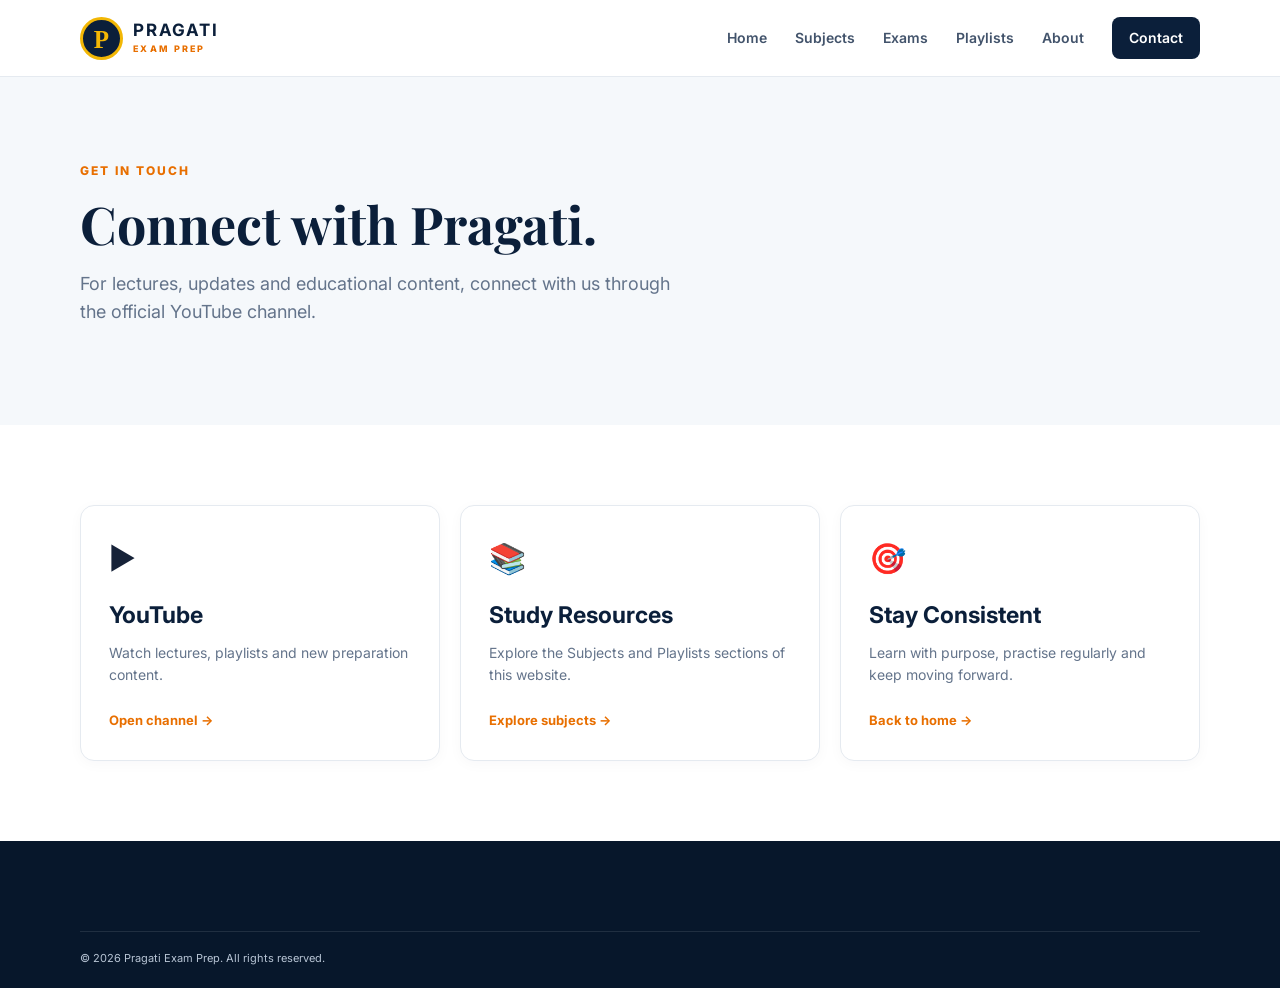
==== contact.html @ 618887cf "Add contact.html" ====
<!DOCTYPE html><html lang="en"><head><meta charset="UTF-8"><meta name="viewport" content="width=device-width,initial-scale=1"><meta name="description" content="Contact Pragati Exam Prep and visit our YouTube channel."><title>Contact | Pragati Exam Prep</title><link rel="stylesheet" href="css/style.css"></head><body><header class="site-header"><div class="container nav-wrap"><a class="brand" href="index.html"><span class="brand-mark">P</span><span><strong>PRAGATI</strong><small>EXAM PREP</small></span></a><button class="menu-btn">☰</button><nav class="nav"><a href="index.html">Home</a><a href="subjects.html">Subjects</a><a href="exams.html">Exams</a><a href="playlists.html">Playlists</a><a href="about.html">About</a><a class="nav-cta" href="contact.html">Contact</a></nav></div></header><main><section class="section soft"><div class="container"><span class="eyebrow">GET IN TOUCH</span><h1 style="font-size:52px">Connect with Pragati.</h1><p class="hero-text">For lectures, updates and educational content, connect with us through the official YouTube channel.</p></div></section><section class="section"><div class="container cards three"><div class="card"><span class="icon">▶️</span><h3>YouTube</h3><p>Watch lectures, playlists and new preparation content.</p><a class="learn" href="https://www.youtube.com/@PragatiExamPrep" target="_blank">Open channel →</a></div><div class="card"><span class="icon">📚</span><h3>Study Resources</h3><p>Explore the Subjects and Playlists sections of this website.</p><a class="learn" href="subjects.html">Explore subjects →</a></div><div class="card"><span class="icon">🎯</span><h3>Stay Consistent</h3><p>Learn with purpose, practise regularly and keep moving forward.</p><a class="learn" href="index.html">Back to home →</a></div></div></section></main><footer class="footer"><div class="container copyright">© <span id="year"></span> Pragati Exam Prep. All rights reserved.</div></footer><script src="js/script.js"></script></body></html>
---- css/style.css ----
@import url('https://fonts.googleapis.com/css2?family=Inter:wght@400;500;600;700;800&family=Playfair+Display:wght@700&display=swap');
:root{--navy:#0b1f3a;--navy2:#12345b;--gold:#f2b705;--saffron:#e86f00;--ink:#162238;--muted:#64748b;--line:#e5eaf0;--soft:#f5f8fb;--white:#fff;--shadow:0 14px 40px rgba(11,31,58,.09)}
*{box-sizing:border-box}html{scroll-behavior:smooth}body{margin:0;font-family:Inter,Arial,sans-serif;color:var(--ink);line-height:1.6;background:#fff}a{text-decoration:none;color:inherit}.container{width:min(1120px,92%);margin:auto}.site-header{position:sticky;top:0;z-index:20;background:rgba(255,255,255,.96);backdrop-filter:blur(12px);border-bottom:1px solid var(--line)}.nav-wrap{height:76px;display:flex;align-items:center;justify-content:space-between}.brand{display:flex;align-items:center;gap:10px;color:var(--navy)}.brand-mark{width:43px;height:43px;border-radius:50%;display:grid;place-items:center;background:var(--navy);color:var(--gold);font-family:Georgia,serif;font-size:25px;font-weight:700;border:3px solid var(--gold)}.brand strong,.brand small{display:block;line-height:1.05}.brand strong{font-size:17px;letter-spacing:1.8px}.brand small{font-size:9px;letter-spacing:2.3px;margin-top:4px;color:var(--saffron);font-weight:800}.nav{display:flex;align-items:center;gap:28px;font-size:14px;font-weight:600}.nav a{color:#42536b}.nav a:hover{color:var(--navy)}.nav-cta{background:var(--navy);color:#fff!important;padding:10px 17px;border-radius:8px}.menu-btn{display:none;border:0;background:none;font-size:25px;color:var(--navy)}
.hero{background:linear-gradient(135deg,#f8fafc 0%,#eef4f9 100%);padding:88px 0 82px;border-bottom:1px solid var(--line)}.hero-grid{display:grid;grid-template-columns:1.15fr .85fr;gap:65px;align-items:center}.eyebrow{font-size:12px;font-weight:800;letter-spacing:2px;color:var(--saffron)}h1,h2,h3,p{margin-top:0}h1{font-family:"Playfair Display",Georgia,serif;color:var(--navy);font-size:clamp(48px,6vw,78px);line-height:1.02;margin:14px 0 20px}h1 span{color:var(--saffron)}h2{font-size:34px;line-height:1.2;color:var(--navy);margin:8px 0 0}.hero-text{max-width:620px;font-size:18px;color:var(--muted)}.actions{display:flex;gap:12px;margin:30px 0}.btn{display:inline-block;padding:13px 21px;border-radius:8px;font-weight:700;font-size:14px;border:1px solid transparent}.btn-primary{background:var(--navy);color:#fff}.btn-primary:hover{background:var(--navy2)}.btn-light{background:#fff;border-color:#d8e0e9;color:var(--navy)}.trust{display:flex;gap:20px;flex-wrap:wrap;color:#53647a;font-size:12px;font-weight:600}.hero-card{background:var(--navy);color:#fff;padding:45px;border-radius:18px;box-shadow:var(--shadow);position:relative;overflow:hidden}.hero-card:after{content:"";position:absolute;width:220px;height:220px;border-radius:50%;background:rgba(242,183,5,.12);right:-90px;top:-90px}.india-symbol{font-size:48px}.card-label{font-size:11px;letter-spacing:2px;color:var(--gold);font-weight:800}.hero-card h2{color:#fff;font-family:"Playfair Display",Georgia,serif;font-size:31px}.mini-stats{display:grid;grid-template-columns:repeat(3,1fr);gap:10px;margin-top:35px}.mini-stats div{border-top:1px solid rgba(255,255,255,.2);padding-top:13px}.mini-stats b,.mini-stats small{display:block}.mini-stats b{color:var(--gold)}.mini-stats small{font-size:10px;color:#c9d4e0}
.section{padding:80px 0}.soft{background:var(--soft)}.section-head{display:flex;justify-content:space-between;align-items:end;margin-bottom:30px}.text-link,.learn{color:var(--saffron);font-weight:700;font-size:13px}.cards.three{display:grid;grid-template-columns:repeat(3,1fr);gap:20px}.card{border:1px solid var(--line);background:#fff;border-radius:14px;padding:28px;transition:.25s;box-shadow:0 3px 14px rgba(11,31,58,.03)}.card:hover{transform:translateY(-4px);box-shadow:var(--shadow);border-color:#d4dfea}.exam-card.featured{border-top:4px solid var(--gold)}.icon{font-size:30px}.card h3{font-size:23px;color:var(--navy);margin:15px 0 8px}.card p{color:var(--muted);font-size:14px;margin-bottom:20px}.subject-grid{display:grid;grid-template-columns:repeat(3,1fr);gap:14px}.subject{display:flex;align-items:center;gap:16px;padding:19px;background:#fff;border:1px solid var(--line);border-radius:11px}.subject:hover{border-color:#c9d5e3;box-shadow:0 8px 22px rgba(11,31,58,.06)}.subject>span{font-size:25px}.subject b,.subject small{display:block}.subject b{color:var(--navy);font-size:14px}.subject small{color:var(--muted);font-size:11px}.youtube-banner{background:var(--navy);border-radius:18px;padding:45px 50px;color:#fff;display:flex;justify-content:space-between;align-items:center;gap:35px}.youtube-banner h2{color:#fff;max-width:650px}.youtube-banner p{color:#cbd6e2;max-width:650px}.footer{background:#07172b;color:#b8c5d5;padding:55px 0 20px}.footer-grid{display:grid;grid-template-columns:2fr 1fr 1fr;gap:40px}.footer-brand{color:#fff}.footer b{display:block;color:#fff;margin-bottom:12px}.footer a:not(.brand){display:block;margin:8px 0;font-size:13px}.footer a:hover{color:#fff}.copyright{border-top:1px solid rgba(255,255,255,.1);margin-top:35px;padding-top:18px;font-size:11px}
@media(max-width:800px){.menu-btn{display:block}.nav{display:none;position:absolute;top:76px;left:0;right:0;background:#fff;padding:18px 4%;border-bottom:1px solid var(--line);flex-direction:column;align-items:flex-start;gap:16px}.nav.open{display:flex}.hero-grid{grid-template-columns:1fr;gap:40px}.cards.three,.subject-grid{grid-template-columns:1fr}.section{padding:60px 0}.youtube-banner{flex-direction:column;align-items:flex-start;padding:35px}.footer-grid{grid-template-columns:1fr 1fr}.footer-grid>div:first-child{grid-column:1/-1}}@media(max-width:480px){.hero{padding:60px 0}.hero-card{padding:30px}.section-head{align-items:start;gap:15px;flex-direction:column}.footer-grid{grid-template-columns:1fr}.actions{flex-direction:column}.btn{text-align:center}}
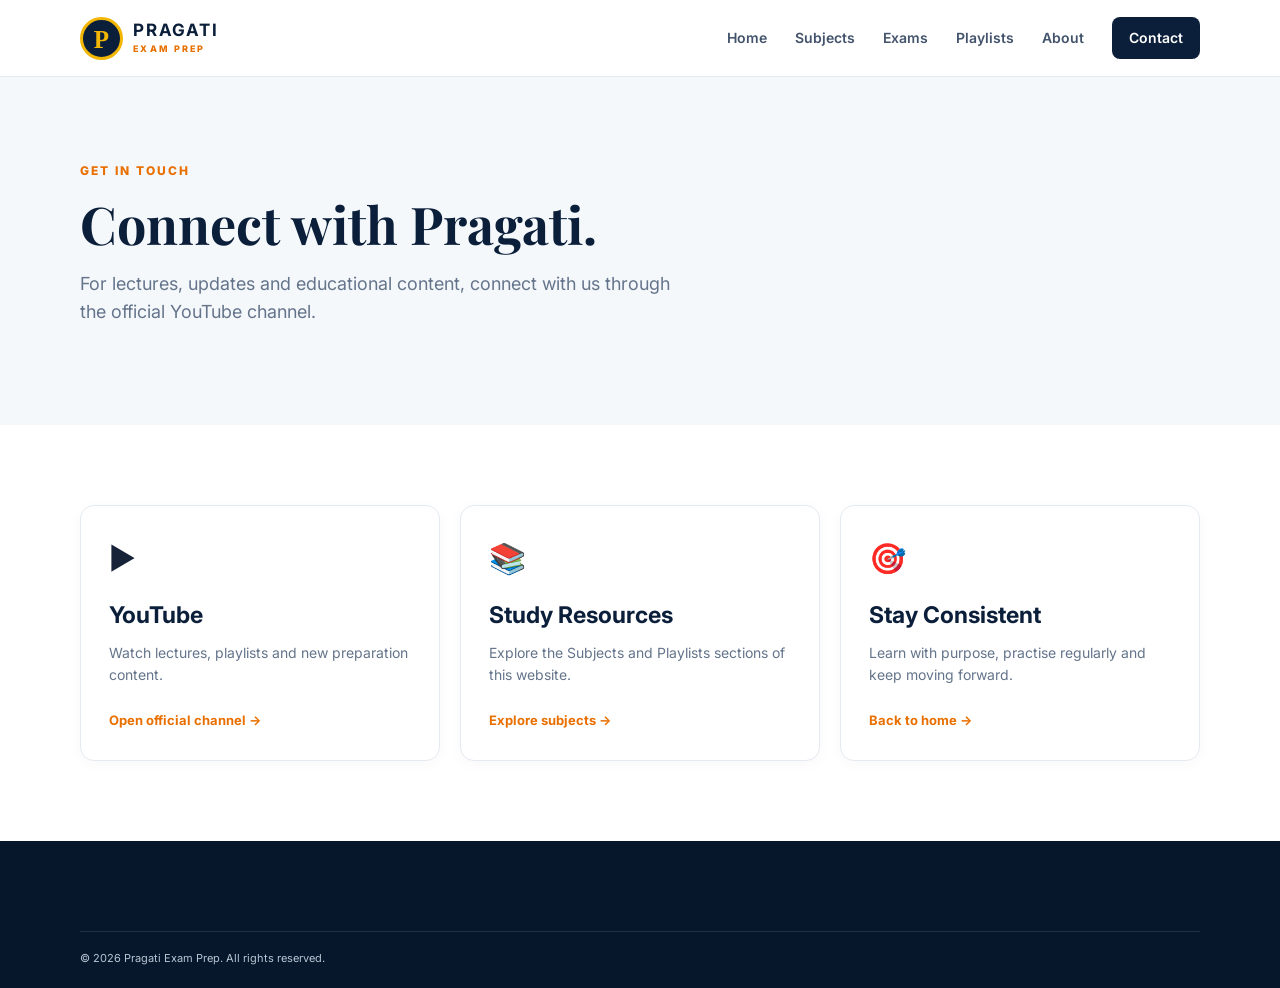
==== commit d8095155: "Connect official YouTube channel" ====
--- a/contact.html
+++ b/contact.html
@@ -1 +1 @@
-<!DOCTYPE html><html lang="en"><head><meta charset="UTF-8"><meta name="viewport" content="width=device-width,initial-scale=1"><meta name="description" content="Contact Pragati Exam Prep and visit our YouTube channel."><title>Contact | Pragati Exam Prep</title><link rel="stylesheet" href="css/style.css"></head><body><header class="site-header"><div class="container nav-wrap"><a class="brand" href="index.html"><span class="brand-mark">P</span><span><strong>PRAGATI</strong><small>EXAM PREP</small></span></a><button class="menu-btn">☰</button><nav class="nav"><a href="index.html">Home</a><a href="subjects.html">Subjects</a><a href="exams.html">Exams</a><a href="playlists.html">Playlists</a><a href="about.html">About</a><a class="nav-cta" href="contact.html">Contact</a></nav></div></header><main><section class="section soft"><div class="container"><span class="eyebrow">GET IN TOUCH</span><h1 style="font-size:52px">Connect with Pragati.</h1><p class="hero-text">For lectures, updates and educational content, connect with us through the official YouTube channel.</p></div></section><section class="section"><div class="container cards three"><div class="card"><span class="icon">▶️</span><h3>YouTube</h3><p>Watch lectures, playlists and new preparation content.</p><a class="learn" href="https://www.youtube.com/@PragatiExamPrep" target="_blank">Open channel →</a></div><div class="card"><span class="icon">📚</span><h3>Study Resources</h3><p>Explore the Subjects and Playlists sections of this website.</p><a class="learn" href="subjects.html">Explore subjects →</a></div><div class="card"><span class="icon">🎯</span><h3>Stay Consistent</h3><p>Learn with purpose, practise regularly and keep moving forward.</p><a class="learn" href="index.html">Back to home →</a></div></div></section></main><footer class="footer"><div class="container copyright">© <span id="year"></span> Pragati Exam Prep. All rights reserved.</div></footer><script src="js/script.js"></script></body></html>+<!DOCTYPE html><html lang="en"><head><meta charset="UTF-8"><meta name="viewport" content="width=device-width,initial-scale=1"><meta name="description" content="Contact Pragati Exam Prep and visit our official YouTube channel."><title>Contact | Pragati Exam Prep</title><link rel="stylesheet" href="css/style.css"></head><body><header class="site-header"><div class="container nav-wrap"><a class="brand" href="index.html"><span class="brand-mark">P</span><span><strong>PRAGATI</strong><small>EXAM PREP</small></span></a><button class="menu-btn">☰</button><nav class="nav"><a href="index.html">Home</a><a href="subjects.html">Subjects</a><a href="exams.html">Exams</a><a href="playlists.html">Playlists</a><a href="about.html">About</a><a class="nav-cta" href="contact.html">Contact</a></nav></div></header><main><section class="section soft"><div class="container"><span class="eyebrow">GET IN TOUCH</span><h1 style="font-size:52px">Connect with Pragati.</h1><p class="hero-text">For lectures, updates and educational content, connect with us through the official YouTube channel.</p></div></section><section class="section"><div class="container cards three"><div class="card"><span class="icon">▶️</span><h3>YouTube</h3><p>Watch lectures, playlists and new preparation content.</p><a class="learn" href="https://www.youtube.com/@ExamVerseEducation" target="_blank" rel="noopener">Open official channel →</a></div><div class="card"><span class="icon">📚</span><h3>Study Resources</h3><p>Explore the Subjects and Playlists sections of this website.</p><a class="learn" href="subjects.html">Explore subjects →</a></div><div class="card"><span class="icon">🎯</span><h3>Stay Consistent</h3><p>Learn with purpose, practise regularly and keep moving forward.</p><a class="learn" href="index.html">Back to home →</a></div></div></section></main><footer class="footer"><div class="container copyright">© <span id="year"></span> Pragati Exam Prep. All rights reserved.</div></footer><script src="js/script.js"></script></body></html>
--- a/css/style.css
+++ b/css/style.css
@@ -1,6 +1,6 @@
 @import url('https://fonts.googleapis.com/css2?family=Inter:wght@400;500;600;700;800&family=Playfair+Display:wght@700&display=swap');
 :root{--navy:#0b1f3a;--navy2:#12345b;--gold:#f2b705;--saffron:#e86f00;--ink:#162238;--muted:#64748b;--line:#e5eaf0;--soft:#f5f8fb;--white:#fff;--shadow:0 14px 40px rgba(11,31,58,.09)}
-*{box-sizing:border-box}html{scroll-behavior:smooth}body{margin:0;font-family:Inter,Arial,sans-serif;color:var(--ink);line-height:1.6;background:#fff}a{text-decoration:none;color:inherit}.container{width:min(1120px,92%);margin:auto}.site-header{position:sticky;top:0;z-index:20;background:rgba(255,255,255,.96);backdrop-filter:blur(12px);border-bottom:1px solid var(--line)}.nav-wrap{height:76px;display:flex;align-items:center;justify-content:space-between}.brand{display:flex;align-items:center;gap:10px;color:var(--navy)}.brand-mark{width:43px;height:43px;border-radius:50%;display:grid;place-items:center;background:var(--navy);color:var(--gold);font-family:Georgia,serif;font-size:25px;font-weight:700;border:3px solid var(--gold)}.brand strong,.brand small{display:block;line-height:1.05}.brand strong{font-size:17px;letter-spacing:1.8px}.brand small{font-size:9px;letter-spacing:2.3px;margin-top:4px;color:var(--saffron);font-weight:800}.nav{display:flex;align-items:center;gap:28px;font-size:14px;font-weight:600}.nav a{color:#42536b}.nav a:hover{color:var(--navy)}.nav-cta{background:var(--navy);color:#fff!important;padding:10px 17px;border-radius:8px}.menu-btn{display:none;border:0;background:none;font-size:25px;color:var(--navy)}
-.hero{background:linear-gradient(135deg,#f8fafc 0%,#eef4f9 100%);padding:88px 0 82px;border-bottom:1px solid var(--line)}.hero-grid{display:grid;grid-template-columns:1.15fr .85fr;gap:65px;align-items:center}.eyebrow{font-size:12px;font-weight:800;letter-spacing:2px;color:var(--saffron)}h1,h2,h3,p{margin-top:0}h1{font-family:"Playfair Display",Georgia,serif;color:var(--navy);font-size:clamp(48px,6vw,78px);line-height:1.02;margin:14px 0 20px}h1 span{color:var(--saffron)}h2{font-size:34px;line-height:1.2;color:var(--navy);margin:8px 0 0}.hero-text{max-width:620px;font-size:18px;color:var(--muted)}.actions{display:flex;gap:12px;margin:30px 0}.btn{display:inline-block;padding:13px 21px;border-radius:8px;font-weight:700;font-size:14px;border:1px solid transparent}.btn-primary{background:var(--navy);color:#fff}.btn-primary:hover{background:var(--navy2)}.btn-light{background:#fff;border-color:#d8e0e9;color:var(--navy)}.trust{display:flex;gap:20px;flex-wrap:wrap;color:#53647a;font-size:12px;font-weight:600}.hero-card{background:var(--navy);color:#fff;padding:45px;border-radius:18px;box-shadow:var(--shadow);position:relative;overflow:hidden}.hero-card:after{content:"";position:absolute;width:220px;height:220px;border-radius:50%;background:rgba(242,183,5,.12);right:-90px;top:-90px}.india-symbol{font-size:48px}.card-label{font-size:11px;letter-spacing:2px;color:var(--gold);font-weight:800}.hero-card h2{color:#fff;font-family:"Playfair Display",Georgia,serif;font-size:31px}.mini-stats{display:grid;grid-template-columns:repeat(3,1fr);gap:10px;margin-top:35px}.mini-stats div{border-top:1px solid rgba(255,255,255,.2);padding-top:13px}.mini-stats b,.mini-stats small{display:block}.mini-stats b{color:var(--gold)}.mini-stats small{font-size:10px;color:#c9d4e0}
+*{box-sizing:border-box}html{scroll-behavior:smooth}body{margin:0;font-family:Inter,Arial,sans-serif;color:var(--ink);line-height:1.6;background:#fff}a{text-decoration:none;color:inherit}.container{width:min(1120px,92%);margin:auto}.site-header{position:sticky;top:0;z-index:20;background:rgba(255,255,255,.96);backdrop-filter:blur(12px);border-bottom:1px solid var(--line)}.nav-wrap{height:76px;display:flex;align-items:center;justify-content:space-between}.brand{display:flex;align-items:center;gap:10px;color:var(--navy)}.brand-logo{width:58px;height:58px;object-fit:contain;display:block}.hero-visual{background:#fff;border-radius:18px;overflow:hidden;box-shadow:var(--shadow);border:1px solid var(--line);margin-bottom:18px}.hero-visual img{display:block;width:100%;height:auto}.brand-mark{width:43px;height:43px;border-radius:50%;display:grid;place-items:center;background:var(--navy);color:var(--gold);font-family:Georgia,serif;font-size:25px;font-weight:700;border:3px solid var(--gold)}.brand strong,.brand small{display:block;line-height:1.05}.brand strong{font-size:17px;letter-spacing:1.8px}.brand small{font-size:9px;letter-spacing:2.3px;margin-top:4px;color:var(--saffron);font-weight:800}.nav{display:flex;align-items:center;gap:28px;font-size:14px;font-weight:600}.nav a{color:#42536b}.nav a:hover{color:var(--navy)}.nav-cta{background:var(--navy);color:#fff!important;padding:10px 17px;border-radius:8px}.menu-btn{display:none;border:0;background:none;font-size:25px;color:var(--navy)}
+.hero{background:linear-gradient(135deg,#f8fafc 0%,#eef4f9 100%);padding:88px 0 82px;border-bottom:1px solid var(--line)}.hero-grid{display:grid;grid-template-columns:1.15fr .85fr;gap:35px;align-items:center}.eyebrow{font-size:12px;font-weight:800;letter-spacing:2px;color:var(--saffron)}h1,h2,h3,p{margin-top:0}h1{font-family:"Playfair Display",Georgia,serif;color:var(--navy);font-size:clamp(48px,6vw,78px);line-height:1.02;margin:14px 0 20px}h1 span{color:var(--saffron)}h2{font-size:34px;line-height:1.2;color:var(--navy);margin:8px 0 0}.hero-text{max-width:620px;font-size:18px;color:var(--muted)}.actions{display:flex;gap:12px;margin:30px 0}.btn{display:inline-block;padding:13px 21px;border-radius:8px;font-weight:700;font-size:14px;border:1px solid transparent}.btn-primary{background:var(--navy);color:#fff}.btn-primary:hover{background:var(--navy2)}.btn-light{background:#fff;border-color:#d8e0e9;color:var(--navy)}.trust{display:flex;gap:20px;flex-wrap:wrap;color:#53647a;font-size:12px;font-weight:600}.hero-card{background:var(--navy);color:#fff;padding:45px;border-radius:18px;box-shadow:var(--shadow);position:relative;overflow:hidden}.hero-card:after{content:"";position:absolute;width:220px;height:220px;border-radius:50%;background:rgba(242,183,5,.12);right:-90px;top:-90px}.india-symbol{font-size:48px}.card-label{font-size:11px;letter-spacing:2px;color:var(--gold);font-weight:800}.hero-card h2{color:#fff;font-family:"Playfair Display",Georgia,serif;font-size:31px}.mini-stats{display:grid;grid-template-columns:repeat(3,1fr);gap:10px;margin-top:35px}.mini-stats div{border-top:1px solid rgba(255,255,255,.2);padding-top:13px}.mini-stats b,.mini-stats small{display:block}.mini-stats b{color:var(--gold)}.mini-stats small{font-size:10px;color:#c9d4e0}
 .section{padding:80px 0}.soft{background:var(--soft)}.section-head{display:flex;justify-content:space-between;align-items:end;margin-bottom:30px}.text-link,.learn{color:var(--saffron);font-weight:700;font-size:13px}.cards.three{display:grid;grid-template-columns:repeat(3,1fr);gap:20px}.card{border:1px solid var(--line);background:#fff;border-radius:14px;padding:28px;transition:.25s;box-shadow:0 3px 14px rgba(11,31,58,.03)}.card:hover{transform:translateY(-4px);box-shadow:var(--shadow);border-color:#d4dfea}.exam-card.featured{border-top:4px solid var(--gold)}.icon{font-size:30px}.card h3{font-size:23px;color:var(--navy);margin:15px 0 8px}.card p{color:var(--muted);font-size:14px;margin-bottom:20px}.subject-grid{display:grid;grid-template-columns:repeat(3,1fr);gap:14px}.subject{display:flex;align-items:center;gap:16px;padding:19px;background:#fff;border:1px solid var(--line);border-radius:11px}.subject:hover{border-color:#c9d5e3;box-shadow:0 8px 22px rgba(11,31,58,.06)}.subject>span{font-size:25px}.subject b,.subject small{display:block}.subject b{color:var(--navy);font-size:14px}.subject small{color:var(--muted);font-size:11px}.youtube-banner{background:var(--navy);border-radius:18px;padding:45px 50px;color:#fff;display:flex;justify-content:space-between;align-items:center;gap:35px}.youtube-banner h2{color:#fff;max-width:650px}.youtube-banner p{color:#cbd6e2;max-width:650px}.footer{background:#07172b;color:#b8c5d5;padding:55px 0 20px}.footer-grid{display:grid;grid-template-columns:2fr 1fr 1fr;gap:40px}.footer-brand{color:#fff}.footer b{display:block;color:#fff;margin-bottom:12px}.footer a:not(.brand){display:block;margin:8px 0;font-size:13px}.footer a:hover{color:#fff}.copyright{border-top:1px solid rgba(255,255,255,.1);margin-top:35px;padding-top:18px;font-size:11px}
-@media(max-width:800px){.menu-btn{display:block}.nav{display:none;position:absolute;top:76px;left:0;right:0;background:#fff;padding:18px 4%;border-bottom:1px solid var(--line);flex-direction:column;align-items:flex-start;gap:16px}.nav.open{display:flex}.hero-grid{grid-template-columns:1fr;gap:40px}.cards.three,.subject-grid{grid-template-columns:1fr}.section{padding:60px 0}.youtube-banner{flex-direction:column;align-items:flex-start;padding:35px}.footer-grid{grid-template-columns:1fr 1fr}.footer-grid>div:first-child{grid-column:1/-1}}@media(max-width:480px){.hero{padding:60px 0}.hero-card{padding:30px}.section-head{align-items:start;gap:15px;flex-direction:column}.footer-grid{grid-template-columns:1fr}.actions{flex-direction:column}.btn{text-align:center}}+@media(max-width:800px){.brand-logo{width:52px;height:52px}.menu-btn{display:block}.nav{display:none;position:absolute;top:76px;left:0;right:0;background:#fff;padding:18px 4%;border-bottom:1px solid var(--line);flex-direction:column;align-items:flex-start;gap:16px}.nav.open{display:flex}.hero-grid{grid-template-columns:1fr;gap:40px}.cards.three,.subject-grid{grid-template-columns:1fr}.section{padding:60px 0}.youtube-banner{flex-direction:column;align-items:flex-start;padding:35px}.footer-grid{grid-template-columns:1fr 1fr}.footer-grid>div:first-child{grid-column:1/-1}}@media(max-width:480px){.hero{padding:60px 0}.hero-card{padding:30px}.section-head{align-items:start;gap:15px;flex-direction:column}.footer-grid{grid-template-columns:1fr}.actions{flex-direction:column}.btn{text-align:center}}
